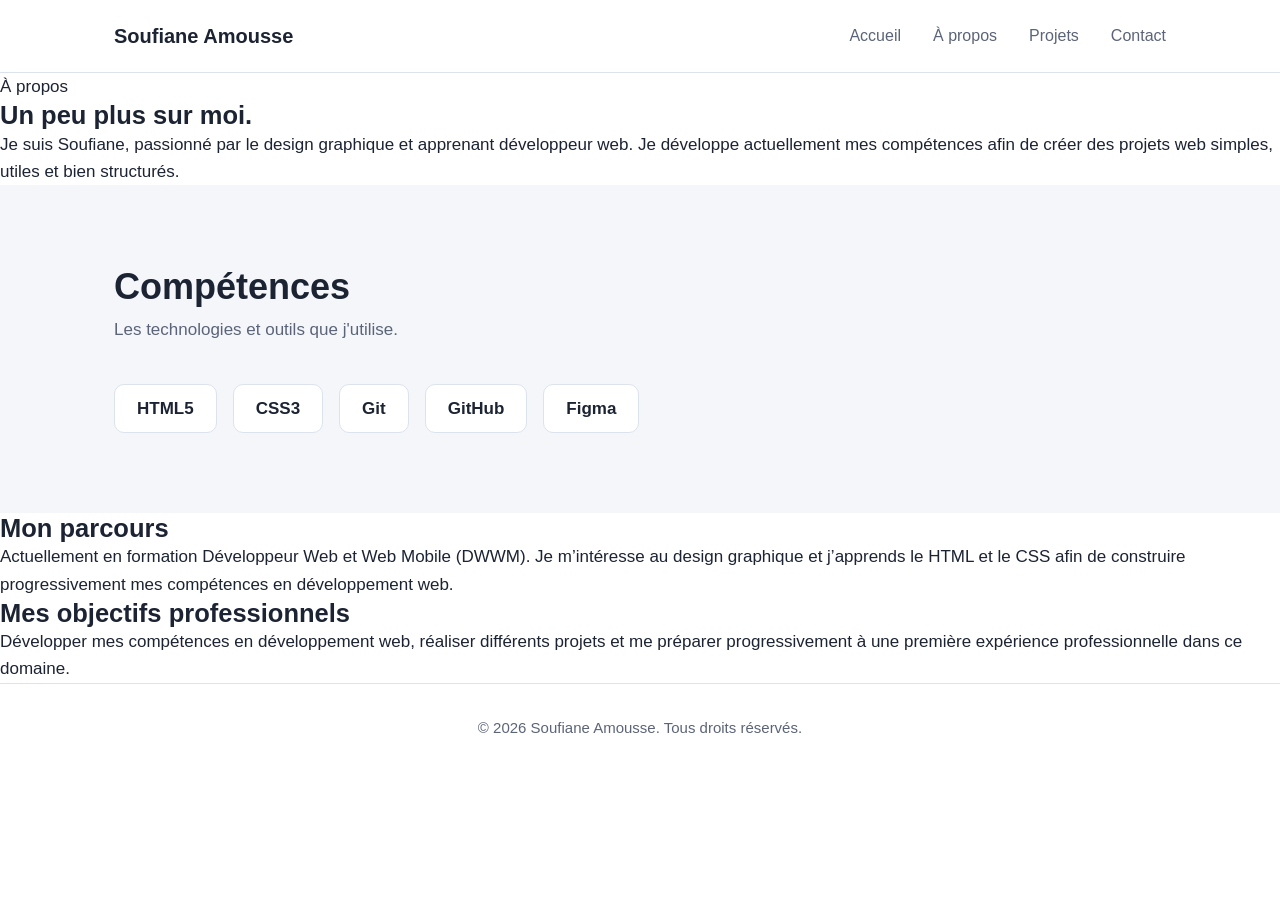
==== a-propos.html @ e1d10486 "feat: separer les pages a propos et projets" ====
<!DOCTYPE html>
<html lang="fr">
<head>
  <meta charset="UTF-8">
  <meta name="viewport" content="width=device-width, initial-scale=1.0">
  <meta name="description" content="Portfolio de Soufiane Amousse, apprenant développeur web.">
  <title>Soufiane Amousse — À propos</title>

 <!-- Police Poppins (Google Fonts) -->
  <link rel="preconnect" href="https://fonts.googleapis.com">
  <link rel="preconnect" href="https://fonts.gstatic.com" crossorigin>
  <link href="https://fonts.googleapis.com/css2?family=Poppins:wght@400;600;700&display=swap" rel="stylesheet">
  <link rel="stylesheet" href="css/style.css">

</head>
<body>

  <!-- ========== EN-TÊTE ========== -->
  <header class="en-tete">
    <div class="conteneur en-tete__contenu">
      <a class="logo" href="index.html">Soufiane Amousse</a>
      <nav aria-label="Navigation principale">
        <ul class="menu">
          <li><a href="index.html">Accueil</a></li>
          <li><a href="a-propos.html">À propos</a></li>
          <li><a href="projets.html">Projets</a></li>
          <li><a href="contact.html">Contact</a></li>
        </ul>
      </nav>
    </div>
  </header>

<main>
    <section>
        <p>À propos</p>
        <h1>Un peu plus sur moi.</h1>
        <p>Je suis Soufiane, passionné par le design graphique et apprenant développeur web. Je développe actuellement mes compétences afin de créer des projets web simples, utiles et bien structurés.</p>

    </section>
        <!-- ========== COMPÉTENCES ========== -->
    <section id="competences" class="section section--claire">
      <div class="conteneur">
        <h2>Compétences</h2>
        <p class="section__intro">Les technologies et outils que j'utilise.</p>
        <ul class="competences">
          <li>HTML5</li>
          <li>CSS3</li>
          <li>Git</li>
          <li>GitHub</li>
          <li>Figma</li>
        </ul>
      </div>
    </section>

    <section>
        <h2>Mon parcours</h2>
        <p>Actuellement en formation Développeur Web et Web Mobile (DWWM). Je m’intéresse au design graphique et j’apprends le HTML et le CSS afin de construire progressivement mes compétences en développement web.</p>
        <h2>Mes objectifs professionnels</h2>
        <p>Développer mes compétences en développement web, réaliser différents projets et me préparer progressivement à une première expérience professionnelle dans ce domaine.</p>


    </section>





</main>




  <!-- ========== PIED DE PAGE ========== -->
  <footer class="pied">
    <div class="conteneur">
      <p>© 2026 Soufiane Amousse. Tous droits réservés.</p>
    </div>
  </footer>

</body>
</html>
---- css/style.css ----
/* ==========================================================
   Portfolio — modèle de départ (une seule page)
   Sommaire :
   1. Variables
   2. Base
   3. En-tête
   4. Présentation
   5. Sections communes
   6. Compétences
   7. Projets
   8. Contact
   9. Pied de page
   ========================================================== */

/* ---------- 1. Variables ---------- */
:root {
  /* Couleurs */
  --couleur-fond: #ffffff;
  --couleur-fond-clair: #f4f6fa;
  --couleur-texte: #1c2333;
  --couleur-texte-doux: #5b6478;
  --couleur-principale: #2f5bea;
  --couleur-bordure: #dde3ec;

  /* Typographie */
  --police: "Inter", Arial, sans-serif;

  /* Mise en page */
  --largeur-max: 1100px;
  --rayon: 10px;
}

/* ---------- 2. Base ---------- */
* {
  box-sizing: border-box;
}

body {
  margin: 0;
  font-family: var(--police);
  font-size: 17px;
  line-height: 1.6;
  color: var(--couleur-texte);
  background-color: var(--couleur-fond);
}

h1,
h2,
h3 {
  margin: 0;
  line-height: 1.2;
}

p {
  margin: 0;
}

ul {
  margin: 0;
  padding: 0;
  list-style: none;
}

a {
  color: inherit;
  text-decoration: none;
}

.conteneur {
  max-width: var(--largeur-max);
  margin: 0 auto;
  padding: 0 24px;
}

.bouton {
  display: inline-block;
  padding: 14px 28px;
  border: none;
  border-radius: var(--rayon);
  font-family: var(--police);
  font-size: 16px;
  font-weight: 600;
  color: #ffffff;
  background-color: var(--couleur-principale);
  cursor: pointer;
}

.lien {
  font-weight: 600;
  color: var(--couleur-principale);
}

/* ---------- 3. En-tête ---------- */
.en-tete {
  border-bottom: 1px solid var(--couleur-bordure);
}

.en-tete__contenu {
  display: flex;
  justify-content: space-between;
  align-items: center;
  height: 72px;
}

.logo {
  font-size: 20px;
  font-weight: 700;
}

.menu {
  display: flex;
  gap: 32px;
}

.menu a {
  font-size: 16px;
  color: var(--couleur-texte-doux);
}

/* ---------- 4. Présentation ---------- */
.presentation {
  padding: 96px 0;
}

.presentation__contenu {
  display: flex;
  justify-content: space-between;
  align-items: center;
  gap: 64px;
}

.presentation__texte {
  max-width: 600px;
}

.surtitre {
  margin-bottom: 8px;
  font-weight: 600;
  color: var(--couleur-principale);
}

.presentation h1 {
  font-size: 56px;
}

.metier {
  margin-top: 8px;
  margin-bottom: 24px;
  font-size: 24px;
  color: var(--couleur-texte-doux);
}

.presentation .bouton {
  margin-top: 32px;
}

.presentation__photo {
  width: 280px;
  height: 280px;
  border-radius: 50%;
}

/* ---------- 5. Sections communes ---------- */
.section {
  padding: 80px 0;
}

.section--claire {
  background-color: var(--couleur-fond-clair);
}

.section h2 {
  font-size: 36px;
}

.section__intro {
  margin-top: 8px;
  margin-bottom: 40px;
  color: var(--couleur-texte-doux);
}

/* ---------- 6. Compétences ---------- */
.competences {
  display: flex;
  gap: 16px;
}

.competences li {
  padding: 10px 22px;
  border: 1px solid var(--couleur-bordure);
  border-radius: var(--rayon);
  font-weight: 600;
  background-color: var(--couleur-fond);
}

/* ---------- 7. Projets ---------- */
/* Les projets sont empilés les uns sous les autres. */
.projet {
  display: flex;
  align-items: center;
  gap: 32px;
  margin-bottom: 24px;
  padding: 24px;
  border: 1px solid var(--couleur-bordure);
  border-radius: var(--rayon);
}

.projet__image {
  width: 320px;
  height: 200px;
  border-radius: var(--rayon);
}

.projet h3 {
  margin-bottom: 8px;
  font-size: 22px;
}

.projet p {
  color: var(--couleur-texte-doux);
}

.technologies {
  display: flex;
  gap: 8px;
  margin-top: 16px;
  margin-bottom: 16px;
}

.technologies li {
  padding: 4px 12px;
  border-radius: 6px;
  font-size: 14px;
  background-color: var(--couleur-fond-clair);
}

/* ---------- 8. Contact ---------- */
.formulaire {
  max-width: 560px;
}

.formulaire label {
  display: block;
  margin-bottom: 6px;
  font-weight: 600;
}

.formulaire input,
.formulaire textarea {
  display: block;
  width: 100%;
  margin-bottom: 20px;
  padding: 12px 14px;
  border: 1px solid var(--couleur-bordure);
  border-radius: var(--rayon);
  font-family: var(--police);
  font-size: 16px;
  color: var(--couleur-texte);
  background-color: var(--couleur-fond);
}

.reseaux {
  display: flex;
  gap: 24px;
  margin-top: 40px;
}

/* ---------- 9. Pied de page ---------- */
.pied {
  padding: 32px 0;
  border-top: 1px solid var(--couleur-bordure);
  font-size: 15px;
  text-align: center;
  color: var(--couleur-texte-doux);
}
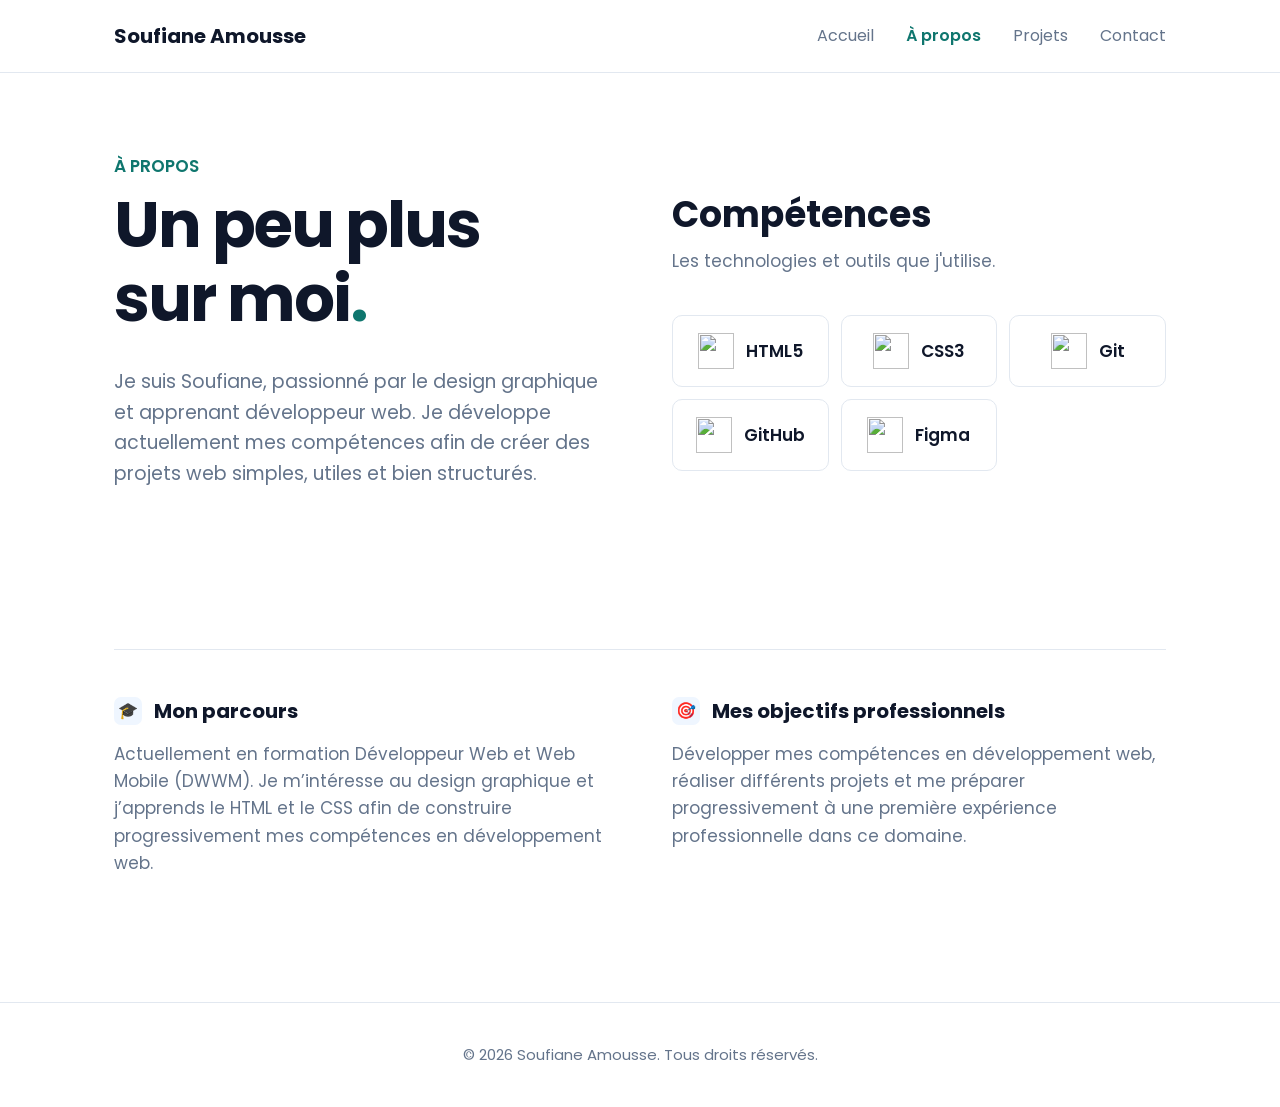
==== commit f702438a: "feat: ajouter la mise en page de la page À propos" ====
--- a/a-propos.html
+++ b/a-propos.html
@@ -1,81 +1,155 @@
 <!DOCTYPE html>
 <html lang="fr">
+
 <head>
-  <meta charset="UTF-8">
-  <meta name="viewport" content="width=device-width, initial-scale=1.0">
-  <meta name="description" content="Portfolio de Soufiane Amousse, apprenant développeur web.">
-  <title>Soufiane Amousse — À propos</title>
+    <meta charset="UTF-8">
+    <meta name="viewport" content="width=device-width, initial-scale=1.0">
+    <meta name="description" content="Portfolio de Soufiane Amousse, apprenant développeur web.">
+    <title>Soufiane Amousse — À propos</title>
 
- <!-- Police Poppins (Google Fonts) -->
-  <link rel="preconnect" href="https://fonts.googleapis.com">
-  <link rel="preconnect" href="https://fonts.gstatic.com" crossorigin>
-  <link href="https://fonts.googleapis.com/css2?family=Poppins:wght@400;600;700&display=swap" rel="stylesheet">
-  <link rel="stylesheet" href="css/style.css">
+    <!-- Police Poppins (Google Fonts) -->
+    <link rel="preconnect" href="https://fonts.googleapis.com">
+    <link rel="preconnect" href="https://fonts.gstatic.com" crossorigin>
+    <link href="https://fonts.googleapis.com/css2?family=Poppins:wght@400;600;700&display=swap" rel="stylesheet">
+    <link rel="stylesheet" href="css/style.css">
 
 </head>
+
 <body>
 
-  <!-- ========== EN-TÊTE ========== -->
-  <header class="en-tete">
-    <div class="conteneur en-tete__contenu">
-      <a class="logo" href="index.html">Soufiane Amousse</a>
-      <nav aria-label="Navigation principale">
-        <ul class="menu">
-          <li><a href="index.html">Accueil</a></li>
-          <li><a href="a-propos.html">À propos</a></li>
-          <li><a href="projets.html">Projets</a></li>
-          <li><a href="contact.html">Contact</a></li>
-        </ul>
-      </nav>
-    </div>
-  </header>
+    <!-- ========== EN-TÊTE ========== -->
+    <header class="en-tete">
+        <div class="conteneur en-tete__contenu">
+            <a class="logo" href="index.html">Soufiane Amousse</a>
+            <nav aria-label="Navigation principale">
+                <ul class="menu">
+                    <li><a href="index.html">Accueil</a></li>
+                    <li><a class="active" href="a-propos.html">À propos</a></li>
+                    <li><a href="projets.html">Projets</a></li>
+                    <li><a href="contact.html">Contact</a></li>
+                </ul>
+            </nav>
+        </div>
+    </header>
 
-<main>
-    <section>
-        <p>À propos</p>
-        <h1>Un peu plus sur moi.</h1>
-        <p>Je suis Soufiane, passionné par le design graphique et apprenant développeur web. Je développe actuellement mes compétences afin de créer des projets web simples, utiles et bien structurés.</p>
+    <main>
 
-    </section>
         <!-- ========== COMPÉTENCES ========== -->
-    <section id="competences" class="section section--claire">
-      <div class="conteneur">
-        <h2>Compétences</h2>
-        <p class="section__intro">Les technologies et outils que j'utilise.</p>
-        <ul class="competences">
-          <li>HTML5</li>
-          <li>CSS3</li>
-          <li>Git</li>
-          <li>GitHub</li>
-          <li>Figma</li>
-        </ul>
-      </div>
-    </section>
+        <section class="section a-propos">
+            <div class="conteneur a-propos__grille">
 
-    <section>
-        <h2>Mon parcours</h2>
-        <p>Actuellement en formation Développeur Web et Web Mobile (DWWM). Je m’intéresse au design graphique et j’apprends le HTML et le CSS afin de construire progressivement mes compétences en développement web.</p>
-        <h2>Mes objectifs professionnels</h2>
-        <p>Développer mes compétences en développement web, réaliser différents projets et me préparer progressivement à une première expérience professionnelle dans ce domaine.</p>
+                <div class="a-propos__texte">
+                    <p class="surtitre">À PROPOS</p>
+
+                    <h1>Un peu plus sur moi<span class="point">.</span></h1>
+
+                    <p class="a-propos__description">Je suis Soufiane, passionné par le design graphique et apprenant
+                        développeur web. Je développe actuellement mes compétences afin de créer des projets web
+                        simples, utiles et bien structurés.</p>
+                </div>
+
+                <div class="a-propos__competences">
+                    <h2>Compétences</h2>
+                    <p class="section__intro">Les technologies et outils que j'utilise.</p>
+                    <ul class="competences">
+                        <li>
+                            <img src="https://cdn.jsdelivr.net/gh/devicons/devicon@latest/icons/html5/html5-original.svg"
+                                alt="" class="competence__icone">
+                            HTML5
+                        </li>
+                        <li>
+                            <img src="https://cdn.jsdelivr.net/gh/devicons/devicon@latest/icons/css3/css3-original.svg"
+                                alt="" class="competence__icone">
+                            CSS3
+                        </li>
+                        <li>
+                            <img src="https://cdn.jsdelivr.net/gh/devicons/devicon@latest/icons/git/git-original.svg"
+                                alt="" class="competence__icone">
+                            Git
+                        </li>
+                        <li>
+                            <img src="https://cdn.jsdelivr.net/gh/devicons/devicon@latest/icons/github/github-original.svg"
+                                alt="" class="competence__icone">
+                            GitHub
+                        </li>
+                        <li>
+                            <img src="https://cdn.jsdelivr.net/gh/devicons/devicon@latest/icons/figma/figma-original.svg"
+                                alt="" class="competence__icone">
+                            Figma
+                        </li>
+                    </ul>
+                </div>
+            </div>
+        </section>
 
 
-    </section>
+        <section class="section parcours">
+            <div class="conteneur parcours__grille">
+
+                <div>
+                    <div class="parcours__titre">
+                        <span class="parcours__icone" aria-hidden="true">🎓</span>
+                        <h2>Mon parcours</h2>
+                    </div>
+                    <p>Actuellement en formation Développeur Web et Web Mobile (DWWM). Je m’intéresse au design
+                        graphique et j’apprends le HTML et le CSS afin de construire progressivement mes compétences en
+                        développement web.</p>
+                </div>
+
+                <div>
+                    <div class="parcours__titre">
+                        <span class="parcours__icone" aria-hidden="true">🎯</span>
+                        <h2>Mes objectifs professionnels</h2>
+                    </div>
+                    <p>Développer mes compétences en développement web, réaliser différents projets et me préparer
+                        progressivement à une première expérience professionnelle dans ce domaine.</p>
+                </div>
+
+            </div>
+        </section>
+
+    </main>
 
 
 
 
+    <!-- ========== PIED DE PAGE ========== -->
+    <footer class="pied">
+        <div class="conteneur">
+            <p>© 2026 Soufiane Amousse. Tous droits réservés.</p>
+        </div>
+    </footer>
 
-</main>
+</body>
+
+</html>
 
 
 
+<!-- <section>
+    <div class="conteneur">
+        <h1>Mes projet</h1>
+        <div class="projet">
+            <img src="image.jpg" alt="Aperçu du projet">
+            <h2>Projet 1</h2>
+            <p>Site portfolio</p>
 
-  <!-- ========== PIED DE PAGE ========== -->
-  <footer class="pied">
-    <div class="conteneur">
-      <p>© 2026 Soufiane Amousse. Tous droits réservés.</p>
+
+        </div>
+        <div class="projet">
+            <img src="image.jpg" alt="Aperçu du projet">
+            <h2>Projet 2</h2>
+            <p>Page contact</p>
+
+        </div>
+
+        <div class="projet">
+            <img src="image.jpg" alt="Aperçu du projet">
+            <h2>Projet 3</h2>
+            <p>Page me</p>
+
+        </div>
+
     </div>
-  </footer>
 
-</body>
-</html>
+</section> -->
--- a/css/style.css
+++ b/css/style.css
@@ -16,14 +16,14 @@
 :root {
   /* Couleurs */
   --couleur-fond: #ffffff;
-  --couleur-fond-clair: #f4f6fa;
-  --couleur-texte: #1c2333;
-  --couleur-texte-doux: #5b6478;
-  --couleur-principale: #2f5bea;
-  --couleur-bordure: #dde3ec;
+  --couleur-fond-clair: #f1f5f9;
+  --couleur-texte: #0f172a;
+  --couleur-texte-doux: #64748b;
+  --couleur-principale: #0f766e;
+  --couleur-bordure: #e2e8f0;
 
   /* Typographie */
-  --police: "Inter", Arial, sans-serif;
+  --police: "Poppins", Arial, sans-serif;
 
   /* Mise en page */
   --largeur-max: 1100px;
@@ -117,6 +117,15 @@
   color: var(--couleur-texte-doux);
 }
 
+.menu a.active {
+  color: var(--couleur-principale);
+  font-weight: 600;
+}
+
+.menu a:hover {
+  color: var(--couleur-principale);
+}
+
 /* ---------- 4. Présentation ---------- */
 .presentation {
   padding: 96px 0;
@@ -141,6 +150,8 @@
 
 .presentation h1 {
   font-size: 56px;
+  font-weight: 700;
+  letter-spacing: -1px;
 }
 
 .metier {
@@ -154,10 +165,16 @@
   margin-top: 32px;
 }
 
+.bouton:hover {
+  background-color: #115e59;
+}
+
 .presentation__photo {
   width: 280px;
   height: 280px;
   border-radius: 50%;
+  object-fit: cover;
+  flex-shrink: 0;
 }
 
 /* ---------- 5. Sections communes ---------- */
@@ -191,6 +208,25 @@
   border-radius: var(--rayon);
   font-weight: 600;
   background-color: var(--couleur-fond);
+}
+
+.a-propos h1 {
+  max-width: 440px;
+  font-size: 64px;
+  font-weight: 700;
+  letter-spacing: -2px;
+  line-height: 1.15;
+}
+
+.point {
+  color: var(--couleur-principale);
+}
+
+.a-propos__description {
+  max-width: 550px;
+  margin-top: 32px;
+  font-size: 19px;
+  color: var(--couleur-texte-doux);
 }
 
 /* ---------- 7. Projets ---------- */
@@ -267,9 +303,108 @@
 
 /* ---------- 9. Pied de page ---------- */
 .pied {
-  padding: 32px 0;
+  padding: 40px 0;
   border-top: 1px solid var(--couleur-bordure);
   font-size: 15px;
   text-align: center;
   color: var(--couleur-texte-doux);
-}
+  margin-top: 45px;
+}
+
+.a-propos__grille {
+  display: grid;
+  grid-template-columns: 1fr 1fr;
+  gap: 64px;
+  align-items: start;
+}
+
+.a-propos__competences {
+  padding-top: 40px;
+}
+
+.a-propos__competences h2 {
+  font-size: 36px;
+}
+
+.a-propos__competences .section__intro {
+  margin-top: 12px;
+  margin-bottom: 40px;
+}
+
+.a-propos__competences .competences {
+  display: grid;
+  grid-template-columns: repeat(3, 1fr);
+  gap: 12px;
+}
+
+.a-propos__competences .competences li {
+  display: flex;
+  flex-direction: row;
+  align-items: center;
+  justify-content: center;
+  gap: 12px;
+  min-height: 72px;
+  padding: 12px;
+  white-space: nowrap;
+}
+
+.parcours__grille {
+  display: grid;
+  grid-template-columns: 1fr 1fr;
+  gap: 64px;
+  position: relative;
+  padding-top: 48px;
+}
+
+.parcours__grille::before {
+  content: "";
+  position: absolute;
+  top: 0;
+  left: 24px;
+  right: 24px;
+  height: 1px;
+  background-color: var(--couleur-bordure);
+}
+
+.parcours h2 {
+  font-size: 28px;
+  margin-bottom: 20px;
+}
+
+.parcours p {
+  color: var(--couleur-texte-doux);
+}
+
+.competence__icone {
+  width: 36px;
+  height: 36px;
+  object-fit: contain;
+  flex-shrink: 0;
+}
+
+.parcours__titre {
+  display: flex;
+  align-items: center;
+  gap: 12px;
+  margin-bottom: 16px;
+}
+
+.parcours__icone {
+  width: 28px;
+  height: 28px;
+  background-color: #eff6ff;
+  border-radius: 7px;
+
+  display: flex;
+  align-items: center;
+  justify-content: center;
+
+  font-size: 16px;
+  flex-shrink: 0;
+}
+
+.parcours .parcours__titre h2 {
+  font-size: 20px;
+  margin-bottom: 0;
+}
+
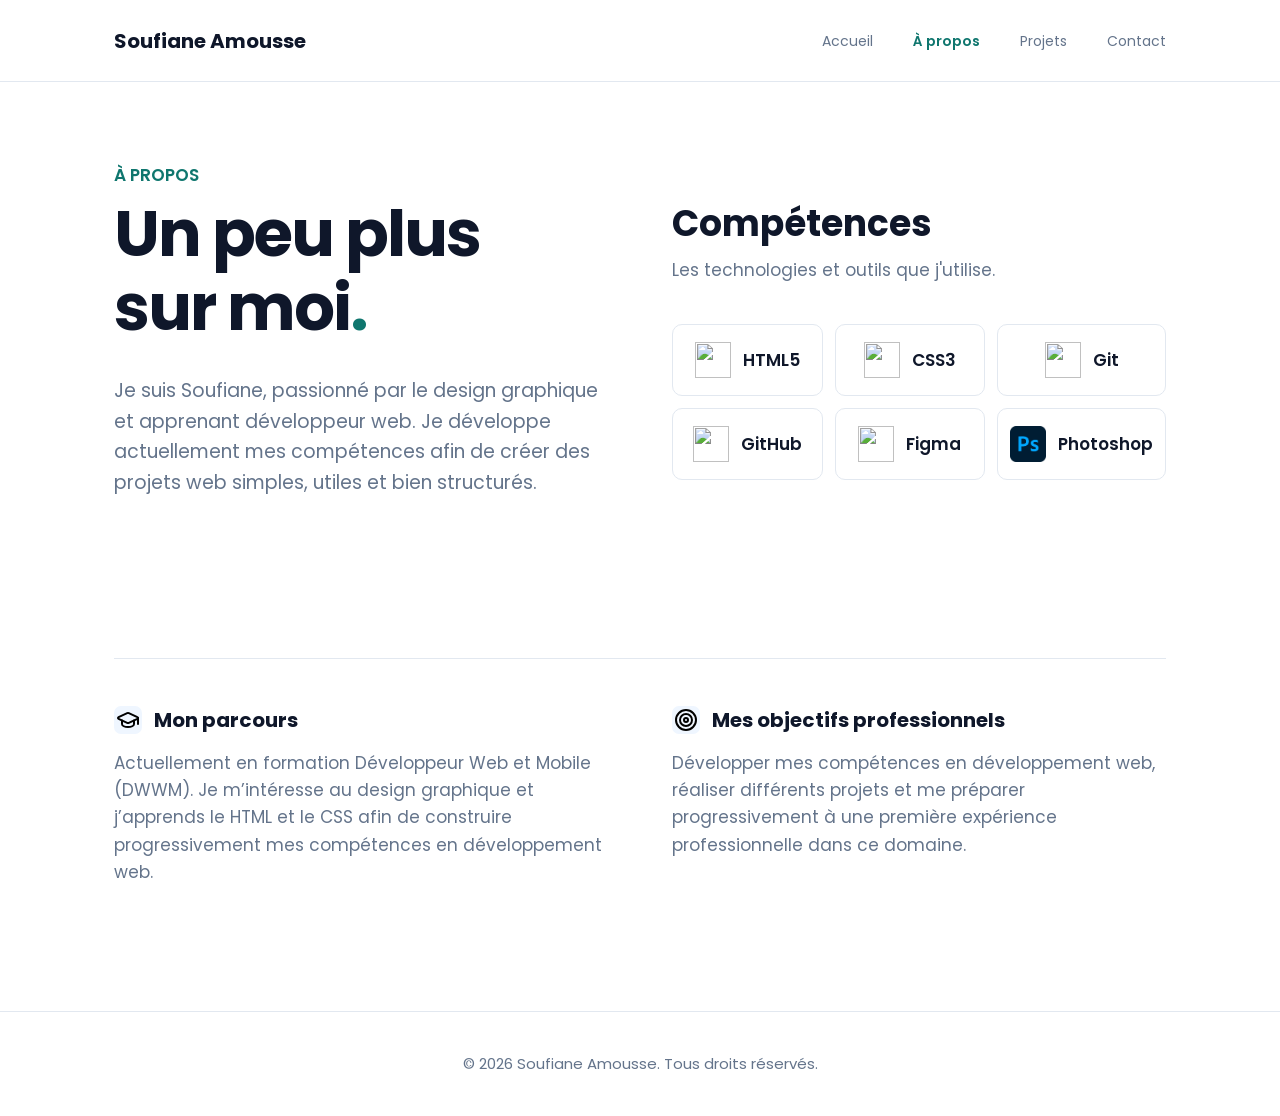
==== commit 3c1eec7d: "project update" ====
--- a/a-propos.html
+++ b/a-propos.html
@@ -77,6 +77,11 @@
                                 alt="" class="competence__icone">
                             Figma
                         </li>
+                        <li>
+                            <img src="images/Adobe-Photoshop-Icon-PNG.png"
+                                alt="" class="competence__icone">
+                            Photoshop
+                        </li>
                     </ul>
                 </div>
             </div>
@@ -88,17 +93,21 @@
 
                 <div>
                     <div class="parcours__titre">
-                        <span class="parcours__icone" aria-hidden="true">🎓</span>
+                        <span class="parcours__icone">
+                            <img src="[data-uri]" alt="">
+                        </span>
                         <h2>Mon parcours</h2>
                     </div>
-                    <p>Actuellement en formation Développeur Web et Web Mobile (DWWM). Je m’intéresse au design
+                    <p>Actuellement en formation Développeur Web et Mobile (DWWM). Je m’intéresse au design
                         graphique et j’apprends le HTML et le CSS afin de construire progressivement mes compétences en
                         développement web.</p>
                 </div>
 
                 <div>
                     <div class="parcours__titre">
-                        <span class="parcours__icone" aria-hidden="true">🎯</span>
+                        <span class="parcours__icone">
+                            <img src="[data-uri]" alt="">
+                        </span>
                         <h2>Mes objectifs professionnels</h2>
                     </div>
                     <p>Développer mes compétences en développement web, réaliser différents projets et me préparer
@@ -122,34 +131,4 @@
 
 </body>
 
-</html>
-
-
-
-<!-- <section>
-    <div class="conteneur">
-        <h1>Mes projet</h1>
-        <div class="projet">
-            <img src="image.jpg" alt="Aperçu du projet">
-            <h2>Projet 1</h2>
-            <p>Site portfolio</p>
-
-
-        </div>
-        <div class="projet">
-            <img src="image.jpg" alt="Aperçu du projet">
-            <h2>Projet 2</h2>
-            <p>Page contact</p>
-
-        </div>
-
-        <div class="projet">
-            <img src="image.jpg" alt="Aperçu du projet">
-            <h2>Projet 3</h2>
-            <p>Page me</p>
-
-        </div>
-
-    </div>
-
-</section> -->+</html>
--- a/css/style.css
+++ b/css/style.css
@@ -99,7 +99,8 @@
   display: flex;
   justify-content: space-between;
   align-items: center;
-  height: 72px;
+  height: 81px;
+  /* margin-left: 40px; */
 }
 
 .logo {
@@ -109,11 +110,11 @@
 
 .menu {
   display: flex;
-  gap: 32px;
+  gap: 40px;
 }
 
 .menu a {
-  font-size: 16px;
+  font-size: 14px;
   color: var(--couleur-texte-doux);
 }
 
@@ -163,6 +164,9 @@
 
 .presentation .bouton {
   margin-top: 32px;
+  display: inline-flex;
+  align-items: center;
+  gap: 10px;
 }
 
 .bouton:hover {
@@ -177,6 +181,11 @@
   flex-shrink: 0;
 }
 
+.bouton__fleche {
+  width: 16px;
+  height: 14px;
+}
+
 /* ---------- 5. Sections communes ---------- */
 .section {
   padding: 80px 0;
@@ -231,20 +240,46 @@
 
 /* ---------- 7. Projets ---------- */
 /* Les projets sont empilés les uns sous les autres. */
+.page-projets h1 {
+  font-size: 56px;
+  margin-bottom: 12px;
+}
+
+.projets {
+  display: grid;
+  grid-template-columns: repeat(2, 1fr);
+  gap: 8px 23px;
+}
+
 .projet {
   display: flex;
-  align-items: center;
-  gap: 32px;
-  margin-bottom: 24px;
-  padding: 24px;
+  flex-direction: column;
+  align-items: stretch;
+  gap: 0;
+  padding: 8px;
   border: 1px solid var(--couleur-bordure);
   border-radius: var(--rayon);
 }
 
 .projet__image {
-  width: 320px;
-  height: 200px;
-  border-radius: var(--rayon);
+  width: 100%;
+  height: 180px;
+  object-fit: cover;
+  border-radius: 7px;
+}
+
+.projet__texte {
+  padding: 20px 0 0;
+}
+
+.projet__texte h2 {
+  font-size: 20px;
+  margin-bottom: 8px;
+}
+
+.projet__texte p {
+  font-size: 15px;
+  color: var(--couleur-texte-doux);
 }
 
 .projet h3 {
@@ -264,15 +299,84 @@
 }
 
 .technologies li {
+  display: flex;
+  align-items: center;
+  gap: 6px;
   padding: 4px 12px;
   border-radius: 6px;
   font-size: 14px;
   background-color: var(--couleur-fond-clair);
 }
 
+.technologies .competence__icone {
+  width: 16px;
+  height: 16px;
+}
+
+.projet__texte {
+  display: flex;
+  flex-direction: column;
+  flex: 1;
+}
+
+.projet__bas {
+  display: flex;
+  justify-content: space-between;
+  align-items: center;
+  gap: 12px;
+  margin-top: auto;
+  padding-top: 20px;
+}
+
+.projet__bas .technologies {
+  margin: 0;
+}
+
+.projet__bas .lien {
+  display: inline-flex;
+  align-items: center;
+  gap: 6px;
+  font-size: 14px;
+  white-space: nowrap;
+}
+
 /* ---------- 8. Contact ---------- */
+.contact__grille {
+  display: grid;
+  grid-template-columns: 1fr 1fr;
+  gap: 80px;
+  align-items: center;
+}
+
+.contact__infos h1 {
+  font-size: 76px;
+  font-weight: 700;
+  letter-spacing: -2px;
+  margin-bottom: 24px;
+}
+
+.contact__infos p {
+  max-width: 360px;
+  font-size: 21px;
+  line-height: 1.5;
+  color: var(--couleur-texte-doux);
+}
+
+.contact__infos p::after {
+  content: "";
+  display: block;
+  width: 40px;
+  height: 3px;
+  background-color: var(--couleur-principale);
+  margin-top: 32px;
+}
+
 .formulaire {
+  width: 100%;
   max-width: 560px;
+  padding: 48px;
+  border: 1px solid var(--couleur-bordure);
+  border-radius: 20px;
 }
 
 .formulaire label {
@@ -297,8 +401,36 @@
 
 .reseaux {
   display: flex;
-  gap: 24px;
+  flex-direction: column;
+  gap: 16px;
   margin-top: 40px;
+}
+
+.reseaux .lien {
+  display: inline-flex;
+  align-items: center;
+  gap: 16px;
+  color: #2563eb;
+}
+
+.reseaux__icone {
+  width: 44px;
+  height: 44px;
+  display: flex;
+  align-items: center;
+  justify-content: center;
+  background-color: #f1f5f9;
+  border-radius: 10px;
+}
+
+.reseaux__icone img {
+  width: 22px;
+  height: 22px;
+}
+
+.page-contact {
+  padding-top: 50px;
+  padding-bottom: 80px;
 }
 
 /* ---------- 9. Pied de page ---------- */
@@ -406,5 +538,4 @@
 .parcours .parcours__titre h2 {
   font-size: 20px;
   margin-bottom: 0;
-}
-
+}
